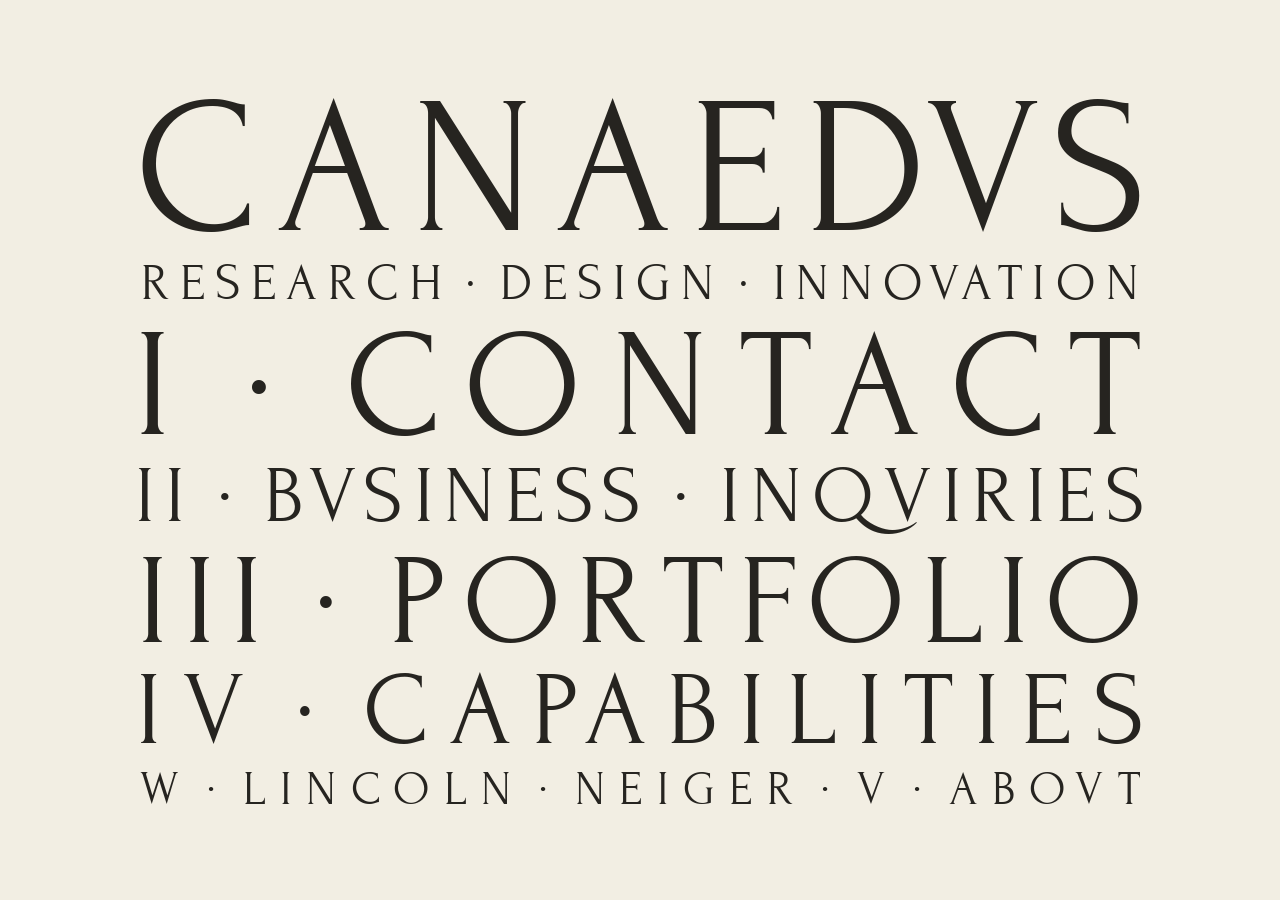
==== index.html @ 30fcd336 "Inscription-style homepage and inner pages Fitted Roman-capital menu (Forum), five inner pages shari" ====
<!doctype html>
<html lang="en">
<head>
  <meta charset="utf-8">
  <meta name="viewport" content="width=device-width, initial-scale=1">
  <title>Canaedus</title>
  <meta name="description" content="Research, design and innovation by Lincoln Neiger.">
  <link rel="preconnect" href="https://fonts.googleapis.com">
  <link rel="preconnect" href="https://fonts.gstatic.com" crossorigin>
  <link rel="stylesheet" href="https://fonts.googleapis.com/css2?family=Forum&display=swap">
  <link rel="stylesheet" href="css/site.css">
  <script>document.documentElement.classList.add('js');</script>
  <script src="js/fit.js" defer></script>
</head>
<body>
  <!--
    Each .line is fitted to the full width by js/fit.js.
    Visible text is aria-hidden; screen readers hear the .sr label instead.
    Dots: <span class="dot">·</span>. <wbr> marks where a line may wrap if it
    ever gets too small (below 9px).
  -->
  <main class="inscription">

    <h1 class="row row--name">
      <span class="line"><a href="/" aria-current="page"><span class="sr">Canaedus</span><span aria-hidden="true">CANAEDVS</span></a></span>
    </h1>

    <p class="row row--tagline">
      <span class="sr">Research, design, innovation</span>
      <span class="line" aria-hidden="true">RESEARCH<span class="dot">·</span><wbr>DESIGN<span class="dot">·</span><wbr>INNOVATION</span>
    </p>

    <nav aria-label="Site">
      <p class="row row--contact">
        <span class="line"><a href="/contact/"><span class="sr">Contact</span><span aria-hidden="true">I<span class="dot">·</span>CONTACT</span></a></span>
      </p>

      <p class="row row--business">
        <span class="line"><a href="/business-inquiries/"><span class="sr">Business inquiries</span><span aria-hidden="true">II<span class="dot">·</span>BVSINESS<span class="dot">·</span>INQVIRIES</span></a></span>
      </p>

      <p class="row row--portfolio">
        <span class="line"><a href="/portfolio/"><span class="sr">Portfolio</span><span aria-hidden="true">III<span class="dot">·</span>PORTFOLIO</span></a></span>
      </p>

      <p class="row row--capabilities">
        <span class="line"><a href="/capabilities/"><span class="sr">Capabilities</span><span aria-hidden="true">IV<span class="dot">·</span>CAPABILITIES</span></a></span>
      </p>

      <p class="row row--byline">
        <span class="line"><a href="https://www.linkedin.com/in/lincolnneiger/" target="_blank" rel="noopener"><span class="sr">W Lincoln Neiger on LinkedIn (opens in a new tab)</span><span aria-hidden="true">W<span class="dot">·</span>LINCOLN<span class="dot">·</span>NEIGER</span></a><span class="dot" aria-hidden="true">·</span><wbr><a href="/about/"><span class="sr">About</span><span aria-hidden="true">V<span class="dot">·</span>ABOVT</span></a></span>
      </p>
    </nav>

  </main>
</body>
</html>
---- css/site.css ----
/* Canaedus site. Font sizes come from js/fit.js; everything else is here. */

:root {
  --bg: #f2eee3;
  --ink: #262420;
  --max-width: 1000px;
  --pad: clamp(16px, 6vw, 72px);
  --ls: 0.125;          /* letter spacing, em */
  --line-height: 1.01;
  --dot-scale: 0.95;
  --dot-shift: -0.13em; /* raise dots toward cap middle */
  --dot-space: 0.3em;   /* extra space either side of each dot */
}

/* Per-line letter spacing (em). More spacing = smaller letters, since each
   line still fills the full width. Lines not listed use --ls above. */
.row--name .line { --ls: 0.1; }
.row--tagline .line { --ls: 0.2; }
.row--contact .line { --ls: 0.2; }
.row--capabilities .line { --ls: 0.2; }
.row--byline .line { --ls: 0.3; }

*, *::before, *::after { box-sizing: border-box; }

html, body { margin: 0; }

body {
  min-height: 100svh;
  padding: var(--pad);
  background: var(--bg);
  color: var(--ink);
  font-family: "Forum", "Times New Roman", serif;
  overflow-x: clip;
}

.inscription {
  max-width: var(--max-width);
  margin-inline: auto;
}

/* Hidden only until the first fit, so the unfitted text never flashes. */
.js .inscription:not(.is-fit) { visibility: hidden; }

.row {
  display: flex;
  justify-content: center;
  margin: 0;
  font: inherit;
}

/* Per-line space above, as % of the inscription width (CSS resolves
   vertical % margins against width). Negative pulls a line up. */
.row.row--tagline { margin-top: -1.3%; }
.row.row--business { margin-top: -0.9%; }
.row.row--capabilities { margin-top: -1%; }

nav { display: block; }

.line {
  display: block;
  flex: none;
  white-space: nowrap;
  letter-spacing: calc(var(--ls) * 1em);
  line-height: var(--line-height);
  font-size: clamp(16px, 6vw, 64px); /* no-JS fallback; fit.js overrides */
  font-kerning: normal;
  font-synthesis: none;
}

/* Below the minimum size a line wraps at its <wbr> points instead of shrinking. */
.line.is-wrapped { flex: 1 1 auto; white-space: normal; text-align: center; }
.line.is-wrapped a { white-space: nowrap; }
html:not(.js) .line { flex: 1 1 auto; white-space: normal; text-align: center; }

.dot {
  position: relative;
  top: var(--dot-shift);
  font-size: calc(var(--dot-scale) * 1em);
  line-height: 0;
  margin-inline: var(--dot-space);
}

a {
  color: inherit;
  text-decoration: none;
}

/* Visited links turn grey. CANAEDVS (the home link) is excluded: home is
   always visited, so it would otherwise be grey permanently. */
a:visited { color: #6f685e; } /* plain value: browsers restrict what :visited can use */
.row--name a:visited { color: inherit; }

/* The page you're on: its menu item stays underlined and never greys out. */
.row--current a[aria-current="page"]:visited { color: inherit; }

/* Inner pages: once the current menu line reaches the top, sticky.js shows
   a copy pinned there while the rest of the menu scrolls away. */
.stuck-bar {
  position: fixed;
  inset: 0 0 auto;
  z-index: 10;
  padding-inline: var(--pad);
  padding-bottom: clamp(4px, 0.8vw, 10px); /* room under the underline; top stays aligned */
  background: var(--bg);
  color: var(--ink);
  visibility: hidden;
}
.is-stuck .stuck-bar { visibility: visible; }
.stuck-bar-inner { max-width: var(--max-width); margin-inline: auto; }

/* One unbroken underline across numeral, dots and words; trimmed by the
   trailing letter spacing so it ends at the last letter. */
a:hover,
a:focus-visible,
.row--current a[aria-current="page"] {
  background: linear-gradient(currentColor, currentColor) no-repeat
    0 calc(var(--base, calc(var(--ascent, 0.8) * 1em)) + var(--gap, 0.12em)) / calc(100% - var(--ls) * 1em) var(--rule, max(1px, 0.035em));
  /* fit.js sets these from CAPABILITIES so every underline matches it:
     --rule = thickness, --gap = distance below the baseline,
     --base = this link's measured baseline (fallback: --ascent font metric). */
}

/* Room below each menu link for its underline, however small the line. */
.inscription a,
.stuck-bar a { padding-bottom: calc(var(--gap, 0.12em) + var(--rule, 2px)); }

a:focus-visible {
  outline: max(1px, 0.025em) solid currentColor;
  outline-offset: 0.1em;
}

/* Inner pages: ordinary reading text under the inscription header. */
.page-body {
  max-width: var(--max-width);
  margin: 2.5em auto 0;
  font-size: clamp(18px, 2.2vw, 24px);
  line-height: 1.45;
}
.page-body > * { max-width: 34em; }
.page-body p { margin: 0 0 1em; }
.page-body h2 {
  margin: 2em 0 0.4em;
  font: inherit;
  font-size: 1.15em;
  letter-spacing: 0.12em;
  text-transform: uppercase;
}
.page-body h2:first-of-type { margin-top: 0; }
.page-body a { background: linear-gradient(currentColor, currentColor) no-repeat 0 calc(100% - 0.1em) / 100% 1px; }

.sr {
  position: absolute;
  width: 1px;
  height: 1px;
  margin: -1px;
  overflow: hidden;
  clip-path: inset(50%);
  white-space: nowrap;
  user-select: none;
}
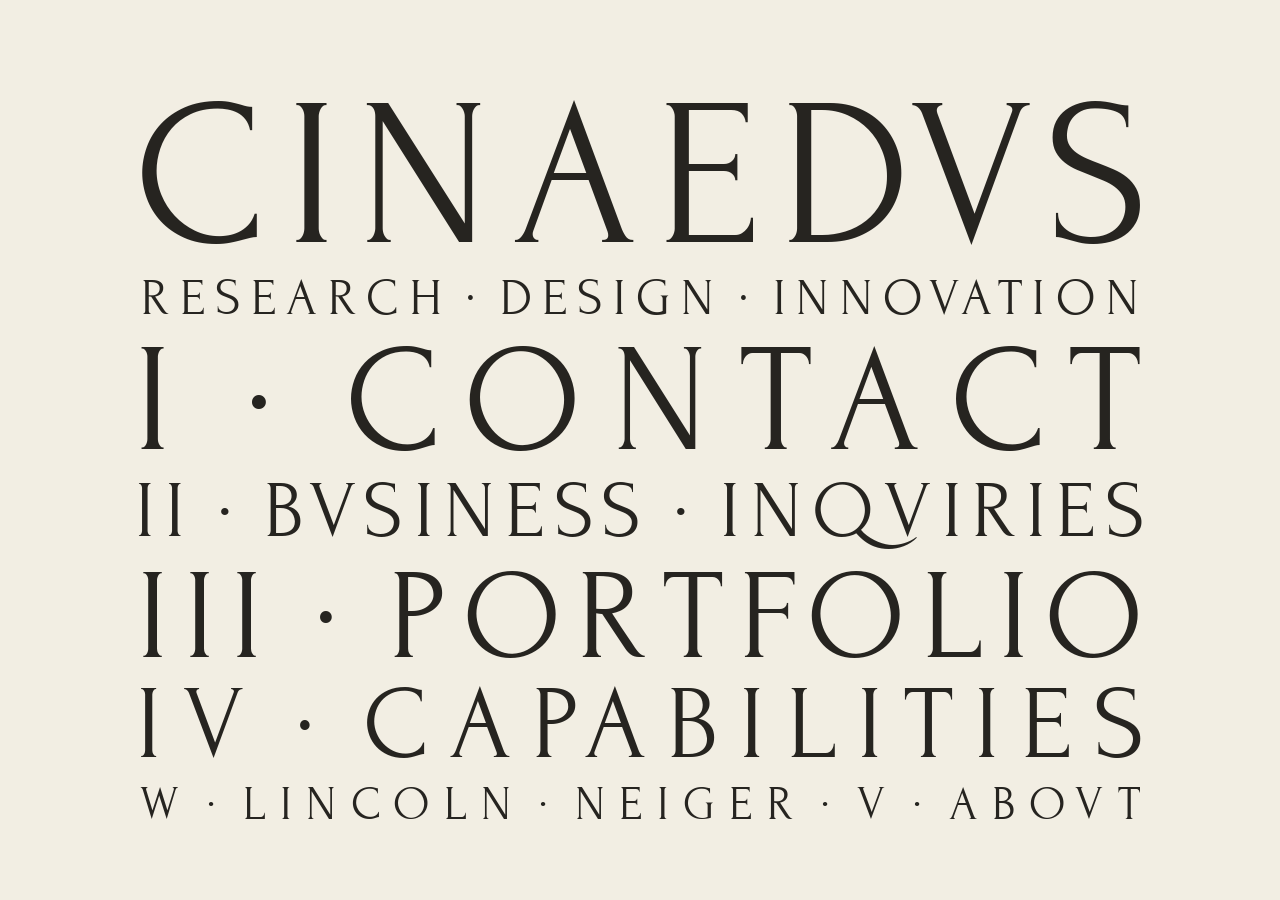
==== commit b6034e78: "Rename CANAEDVS to CINAEDVS Co-Authored-By: Claude Opus 5.5 <noreply@anthropic.com>" ====
--- a/index.html
+++ b/index.html
@@ -3,7 +3,7 @@
 <head>
   <meta charset="utf-8">
   <meta name="viewport" content="width=device-width, initial-scale=1">
-  <title>Canaedus</title>
+  <title>Cinaedus</title>
   <meta name="description" content="Research, design and innovation by Lincoln Neiger.">
   <link rel="preconnect" href="https://fonts.googleapis.com">
   <link rel="preconnect" href="https://fonts.gstatic.com" crossorigin>
@@ -22,7 +22,7 @@
   <main class="inscription">
 
     <h1 class="row row--name">
-      <span class="line"><a href="/" aria-current="page"><span class="sr">Canaedus</span><span aria-hidden="true">CANAEDVS</span></a></span>
+      <span class="line"><a href="/" aria-current="page"><span class="sr">Cinaedus</span><span aria-hidden="true">CINAEDVS</span></a></span>
     </h1>
 
     <p class="row row--tagline">
--- a/css/site.css
+++ b/css/site.css
@@ -1,4 +1,4 @@
-/* Canaedus site. Font sizes come from js/fit.js; everything else is here. */
+/* Cinaedus site. Font sizes come from js/fit.js; everything else is here. */
 
 :root {
   --bg: #f2eee3;
@@ -85,7 +85,7 @@
   text-decoration: none;
 }
 
-/* Visited links turn grey. CANAEDVS (the home link) is excluded: home is
+/* Visited links turn grey. CINAEDVS (the home link) is excluded: home is
    always visited, so it would otherwise be grey permanently. */
 a:visited { color: #6f685e; } /* plain value: browsers restrict what :visited can use */
 .row--name a:visited { color: inherit; }
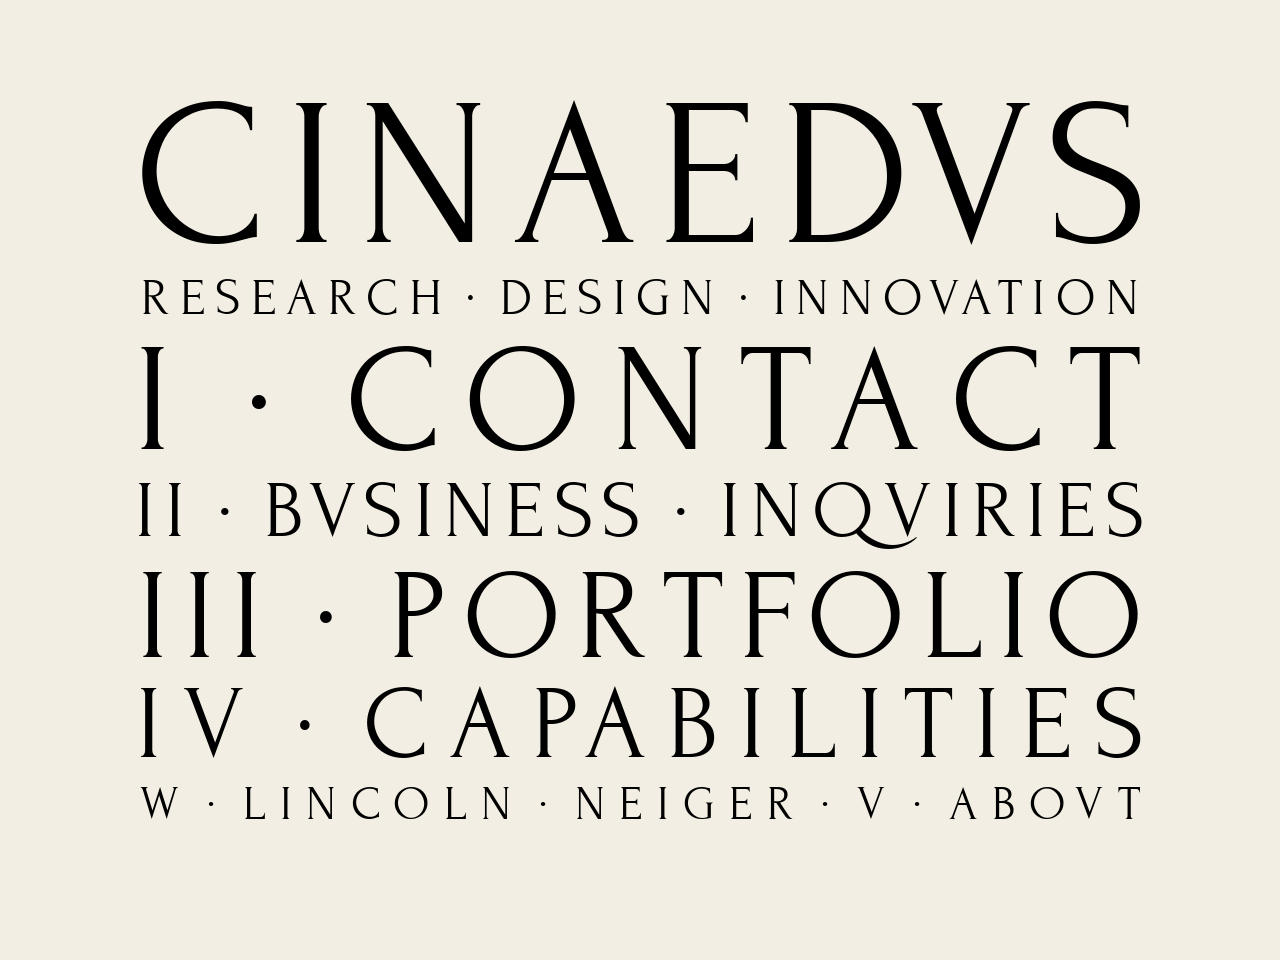
==== commit 4691bd96: "Navigate without reloads; black ink Menu clicks fetch the target page and swap only main.page-body, " ====
--- a/index.html
+++ b/index.html
@@ -8,9 +8,11 @@
   <link rel="preconnect" href="https://fonts.googleapis.com">
   <link rel="preconnect" href="https://fonts.gstatic.com" crossorigin>
   <link rel="stylesheet" href="https://fonts.googleapis.com/css2?family=Forum&display=swap">
-  <link rel="stylesheet" href="css/site.css">
+  <link rel="stylesheet" href="/css/site.css">
   <script>document.documentElement.classList.add('js');</script>
-  <script src="js/fit.js" defer></script>
+  <script src="/js/fit.js" defer></script>
+  <script src="/js/sticky.js" defer></script>
+  <script src="/js/nav.js" defer></script>
 </head>
 <body>
   <!--
@@ -19,11 +21,11 @@
     Dots: <span class="dot">·</span>. <wbr> marks where a line may wrap if it
     ever gets too small (below 9px).
   -->
-  <main class="inscription">
+  <header class="inscription">
 
-    <h1 class="row row--name">
+    <p class="row row--name">
       <span class="line"><a href="/" aria-current="page"><span class="sr">Cinaedus</span><span aria-hidden="true">CINAEDVS</span></a></span>
-    </h1>
+    </p>
 
     <p class="row row--tagline">
       <span class="sr">Research, design, innovation</span>
@@ -52,6 +54,10 @@
       </p>
     </nav>
 
+  </header>
+
+  <main class="page-body">
+    <h1 class="sr">Cinaedus</h1>
   </main>
 </body>
 </html>
--- a/css/site.css
+++ b/css/site.css
@@ -2,7 +2,7 @@
 
 :root {
   --bg: #f2eee3;
-  --ink: #262420;
+  --ink: #000000;
   --max-width: 1000px;
   --pad: clamp(16px, 6vw, 72px);
   --ls: 0.125;          /* letter spacing, em */
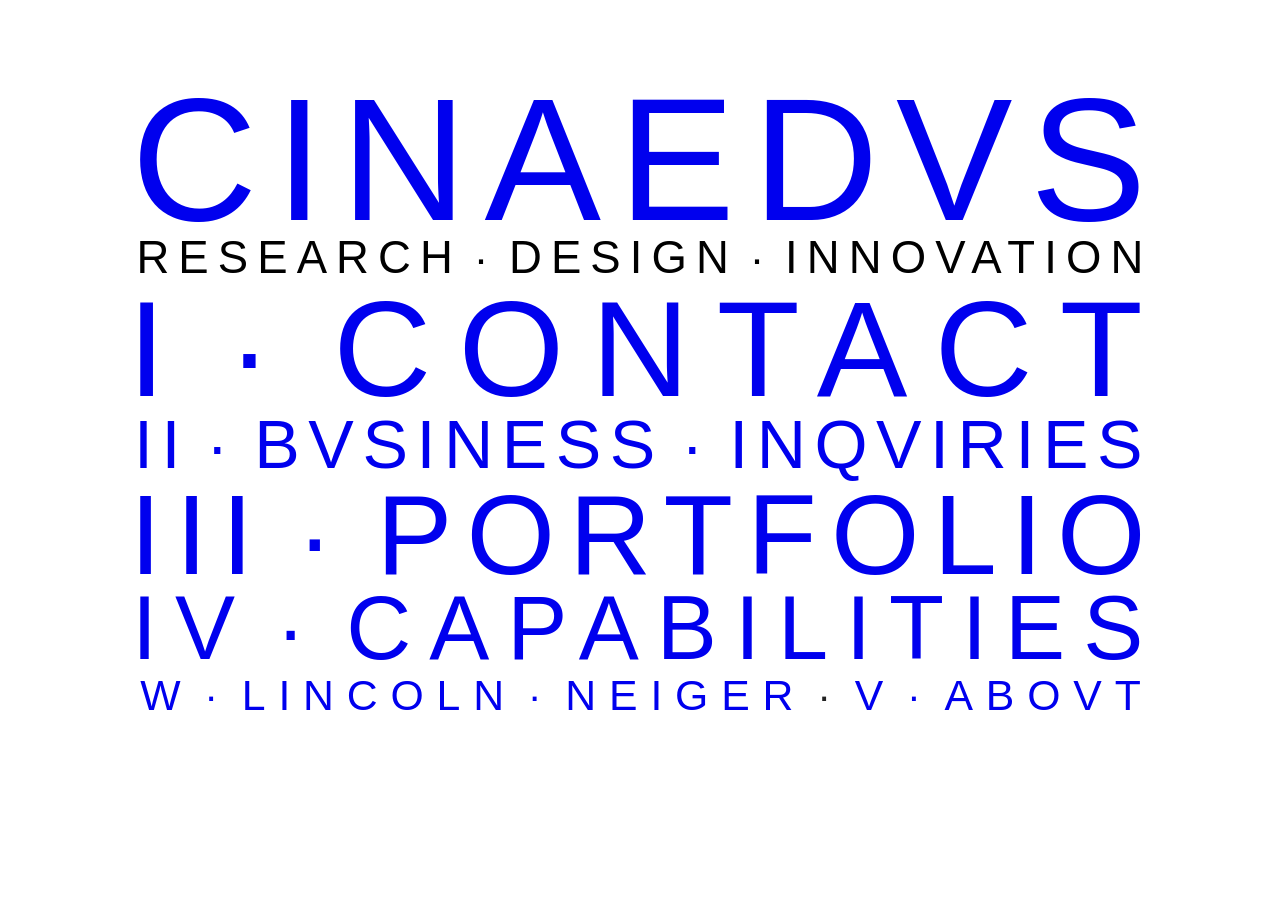
==== commit 59bafa9b: "Alt visual: Craigslist look, visit tracking and numeral counter - Menu in Craigslist's listing-title" ====
--- a/index.html
+++ b/index.html
@@ -5,14 +5,13 @@
   <meta name="viewport" content="width=device-width, initial-scale=1">
   <title>Cinaedus</title>
   <meta name="description" content="Research, design and innovation by Lincoln Neiger.">
-  <link rel="preconnect" href="https://fonts.googleapis.com">
-  <link rel="preconnect" href="https://fonts.gstatic.com" crossorigin>
-  <link rel="stylesheet" href="https://fonts.googleapis.com/css2?family=Forum&display=swap">
   <link rel="stylesheet" href="/css/site.css">
   <script>document.documentElement.classList.add('js');</script>
   <script src="/js/fit.js" defer></script>
   <script src="/js/sticky.js" defer></script>
   <script src="/js/nav.js" defer></script>
+  <script src="/js/visits.js" defer></script>
+  <script src="/js/count.js" defer></script>
 </head>
 <body>
   <!--
--- a/css/site.css
+++ b/css/site.css
@@ -1,14 +1,21 @@
-/* Cinaedus site. Font sizes come from js/fit.js; everything else is here. */
+/* Cinaedus site. Font sizes come from js/fit.js; everything else is here.
+   alt-visual branch: the menu in Craigslist's listing-title font; CINAEDVS
+   and the tagline black, menu items in Craigslist's link colours. */
 
 :root {
-  --bg: #f2eee3;
-  --ink: #000000;
+  --bg: #ffffff;
+  --ink: #222222;
+  --link: #0000ee;    /* classic browser blue (Craigslist link colour) */
+  --visited: #551a8b; /* Craigslist visited / selected purple */
+  --menu-font: "Open Sans", Helvetica, Arial, sans-serif; /* Craigslist listing titles */
+  --panel: #eeeeee;   /* grey panels */
+  --divider: #cccccc; /* 1px rules */
   --max-width: 1000px;
   --pad: clamp(16px, 6vw, 72px);
   --ls: 0.125;          /* letter spacing, em */
   --line-height: 1.01;
   --dot-scale: 0.95;
-  --dot-shift: -0.13em; /* raise dots toward cap middle */
+  --dot-shift: 0em;     /* Times New Roman centres its dot on the capitals */
   --dot-space: 0.3em;   /* extra space either side of each dot */
 }
 
@@ -29,7 +36,7 @@
   padding: var(--pad);
   background: var(--bg);
   color: var(--ink);
-  font-family: "Forum", "Times New Roman", serif;
+  font-family: "Times New Roman", Times, serif;
   overflow-x: clip;
 }
 
@@ -55,6 +62,37 @@
 .row.row--capabilities { margin-top: -1%; }
 
 nav { display: block; }
+
+/* Tagline: black until every other menu link has been used (visits.js
+   adds .is-complete), then the visited purple. */
+.row--tagline { color: #000000; }
+.row--tagline.is-complete { color: #551a8b; }
+
+/* Visit numeral (count.js): the replaced letters stay in place, invisible,
+   and the numeral is laid over the space they occupied. */
+.numeral-slot { position: relative; }
+.numeral-ghost { visibility: hidden; }
+.numeral { position: absolute; white-space: nowrap; transform-origin: left; }
+
+/* "Page views: N" at the pointer over INNOVATION / the numeral (count.js). */
+.views-zone { cursor: default; }
+.views-tip {
+  position: fixed;
+  z-index: 30;
+  padding: 2px 6px;
+  font: 13px/1.3 var(--menu-font);
+  letter-spacing: 0;
+  color: var(--ink);
+  background: var(--bg);
+  border: 1px solid var(--divider);
+  white-space: nowrap;
+  visibility: hidden;
+  pointer-events: none;
+}
+.views-tip.is-visible { visibility: visible; }
+
+/* The whole menu (and the pinned copy): Craigslist's listing-title font. */
+.row { font-family: var(--menu-font); }
 
 .line {
   display: block;
@@ -81,17 +119,27 @@
 }
 
 a {
-  color: inherit;
+  color: var(--link);
   text-decoration: none;
 }
 
-/* Visited links turn grey. CINAEDVS (the home link) is excluded: home is
-   always visited, so it would otherwise be grey permanently. */
-a:visited { color: #6f685e; } /* plain value: browsers restrict what :visited can use */
-.row--name a:visited { color: inherit; }
-
-/* The page you're on: its menu item stays underlined and never greys out. */
-.row--current a[aria-current="page"]:visited { color: inherit; }
+/* Blue until visited, then Craigslist purple. The selected menu item (the
+   page you're on) is purple too. Plain values: :visited is picky about var(). */
+a:visited { color: #551a8b; }
+a[aria-current="page"],
+a[aria-current="page"]:visited { color: var(--visited); }
+/* Purple from our own record too (visits.js adds .is-visited), so the
+   colours always agree with what counts toward the red tagline. */
+a.is-visited { color: #551a8b; }
+
+/* CINAEDVS: blue on arrival, even though the homepage is "visited"; purple
+   only once it's been clicked from another page (visits.js). */
+.row--name a,
+.row--name a:visited,
+.row--name a[aria-current="page"],
+.row--name a[aria-current="page"]:visited { color: #0000ee; }
+.row--name a.is-visited,
+.row--name a.is-visited:visited { color: #551a8b; }
 
 /* Inner pages: once the current menu line reaches the top, sticky.js shows
    a copy pinned there while the rest of the menu scrolls away. */
@@ -100,7 +148,7 @@
   inset: 0 0 auto;
   z-index: 10;
   padding-inline: var(--pad);
-  padding-bottom: clamp(4px, 0.8vw, 10px); /* room under the underline; top stays aligned */
+  overflow: hidden; /* sticky.js sets the height so the bar ends at the underline */
   background: var(--bg);
   color: var(--ink);
   visibility: hidden;
@@ -131,22 +179,32 @@
 
 /* Inner pages: ordinary reading text under the inscription header. */
 .page-body {
-  max-width: var(--max-width);
-  margin: 2.5em auto 0;
-  font-size: clamp(18px, 2.2vw, 24px);
-  line-height: 1.45;
+  /* Exactly the menu's width (fit.js may narrow it to fit the window). */
+  max-width: var(--menu-width, var(--max-width));
+  margin: 0 auto;
+  font-size: 16px;
+  line-height: normal;
 }
 .page-body > * { max-width: 34em; }
+.page-body img,
+.page-body video,
+.page-body iframe { max-width: 100%; height: auto; } /* never wider than the menu */
+/* Space under the menu only when there's content (the homepage has none,
+   so it adds nothing that could cause a scroll). */
+.page-body:has(> :not(.sr)) { margin-top: 2.5em; }
 .page-body p { margin: 0 0 1em; }
 .page-body h2 {
-  margin: 2em 0 0.4em;
+  margin: 1.5em 0 0.5em;
+  padding: 2px 6px;
   font: inherit;
-  font-size: 1.15em;
-  letter-spacing: 0.12em;
-  text-transform: uppercase;
+  font-weight: bold;
+  background: var(--panel);
+  border: 1px solid var(--divider);
 }
 .page-body h2:first-of-type { margin-top: 0; }
-.page-body a { background: linear-gradient(currentColor, currentColor) no-repeat 0 calc(100% - 0.1em) / 100% 1px; }
+/* Body links: plain, underlined on hover only. */
+.page-body a:hover,
+.page-body a:focus-visible { background: none; text-decoration: underline; }
 
 .sr {
   position: absolute;
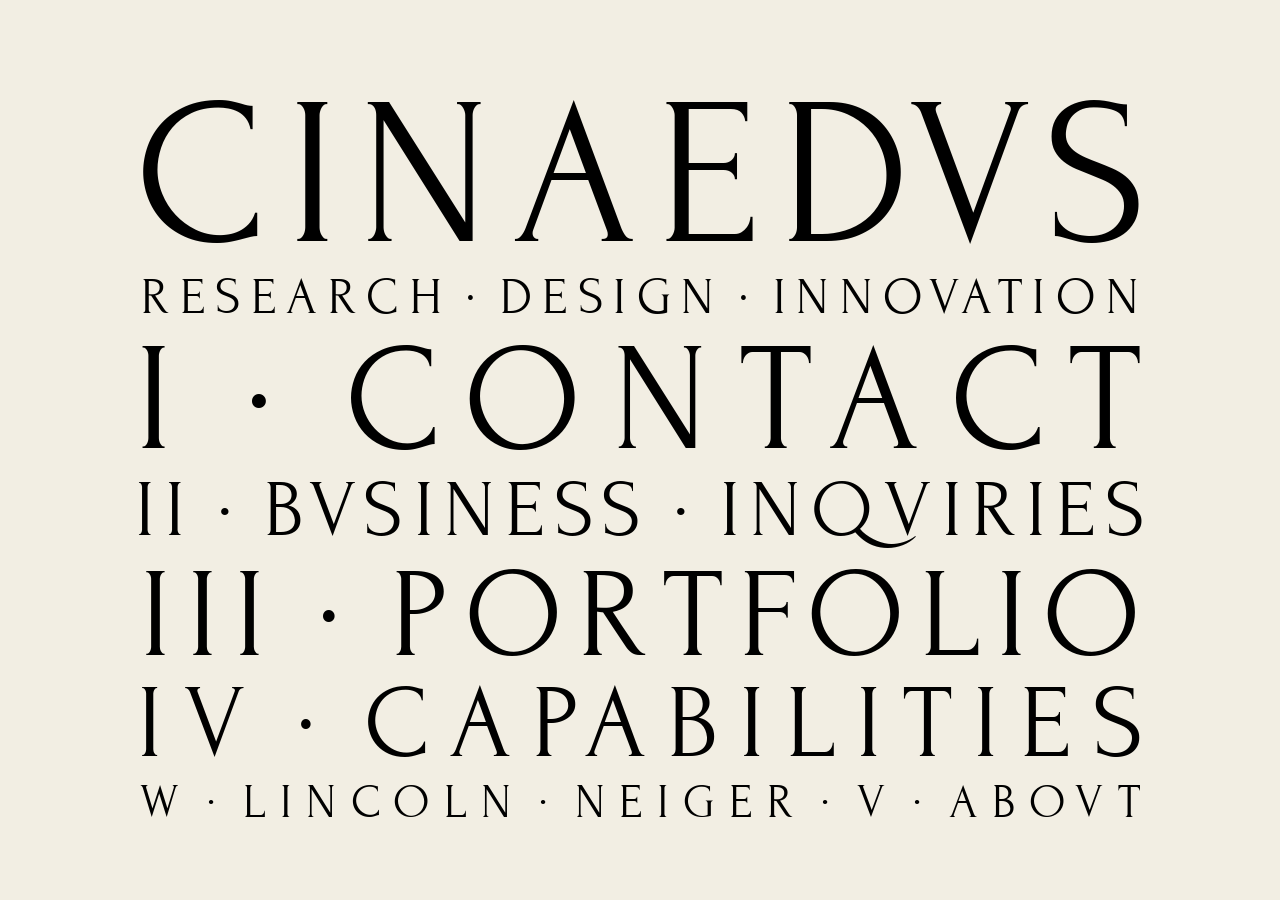
==== commit 92c24622: "Add the Roman numeral visit counter The visit number in Roman numerals is laid over the end of RESEA" ====
--- a/index.html
+++ b/index.html
@@ -5,12 +5,14 @@
   <meta name="viewport" content="width=device-width, initial-scale=1">
   <title>Cinaedus</title>
   <meta name="description" content="Research, design and innovation by Lincoln Neiger.">
+  <link rel="preconnect" href="https://fonts.googleapis.com">
+  <link rel="preconnect" href="https://fonts.gstatic.com" crossorigin>
+  <link rel="stylesheet" href="https://fonts.googleapis.com/css2?family=Forum&display=swap">
   <link rel="stylesheet" href="/css/site.css">
   <script>document.documentElement.classList.add('js');</script>
   <script src="/js/fit.js" defer></script>
   <script src="/js/sticky.js" defer></script>
   <script src="/js/nav.js" defer></script>
-  <script src="/js/visits.js" defer></script>
   <script src="/js/count.js" defer></script>
 </head>
 <body>
--- a/css/site.css
+++ b/css/site.css
@@ -1,21 +1,14 @@
-/* Cinaedus site. Font sizes come from js/fit.js; everything else is here.
-   alt-visual branch: the menu in Craigslist's listing-title font; CINAEDVS
-   and the tagline black, menu items in Craigslist's link colours. */
+/* Cinaedus site. Font sizes come from js/fit.js; everything else is here. */
 
 :root {
-  --bg: #ffffff;
-  --ink: #222222;
-  --link: #0000ee;    /* classic browser blue (Craigslist link colour) */
-  --visited: #551a8b; /* Craigslist visited / selected purple */
-  --menu-font: "Open Sans", Helvetica, Arial, sans-serif; /* Craigslist listing titles */
-  --panel: #eeeeee;   /* grey panels */
-  --divider: #cccccc; /* 1px rules */
+  --bg: #f2eee3;
+  --ink: #000000;
   --max-width: 1000px;
   --pad: clamp(16px, 6vw, 72px);
   --ls: 0.125;          /* letter spacing, em */
   --line-height: 1.01;
   --dot-scale: 0.95;
-  --dot-shift: 0em;     /* Times New Roman centres its dot on the capitals */
+  --dot-shift: -0.13em; /* raise dots toward cap middle */
   --dot-space: 0.3em;   /* extra space either side of each dot */
 }
 
@@ -36,7 +29,7 @@
   padding: var(--pad);
   background: var(--bg);
   color: var(--ink);
-  font-family: "Times New Roman", Times, serif;
+  font-family: "Forum", "Times New Roman", serif;
   overflow-x: clip;
 }
 
@@ -63,37 +56,6 @@
 
 nav { display: block; }
 
-/* Tagline: black until every other menu link has been used (visits.js
-   adds .is-complete), then the visited purple. */
-.row--tagline { color: #000000; }
-.row--tagline.is-complete { color: #551a8b; }
-
-/* Visit numeral (count.js): the replaced letters stay in place, invisible,
-   and the numeral is laid over the space they occupied. */
-.numeral-slot { position: relative; }
-.numeral-ghost { visibility: hidden; }
-.numeral { position: absolute; white-space: nowrap; transform-origin: left; }
-
-/* "Page views: N" at the pointer over INNOVATION / the numeral (count.js). */
-.views-zone { cursor: default; }
-.views-tip {
-  position: fixed;
-  z-index: 30;
-  padding: 2px 6px;
-  font: 13px/1.3 var(--menu-font);
-  letter-spacing: 0;
-  color: var(--ink);
-  background: var(--bg);
-  border: 1px solid var(--divider);
-  white-space: nowrap;
-  visibility: hidden;
-  pointer-events: none;
-}
-.views-tip.is-visible { visibility: visible; }
-
-/* The whole menu (and the pinned copy): Craigslist's listing-title font. */
-.row { font-family: var(--menu-font); }
-
 .line {
   display: block;
   flex: none;
@@ -119,27 +81,17 @@
 }
 
 a {
-  color: var(--link);
+  color: inherit;
   text-decoration: none;
 }
 
-/* Blue until visited, then Craigslist purple. The selected menu item (the
-   page you're on) is purple too. Plain values: :visited is picky about var(). */
-a:visited { color: #551a8b; }
-a[aria-current="page"],
-a[aria-current="page"]:visited { color: var(--visited); }
-/* Purple from our own record too (visits.js adds .is-visited), so the
-   colours always agree with what counts toward the red tagline. */
-a.is-visited { color: #551a8b; }
+/* Visited links: black for now, same as unvisited (was grey #6f685e).
+   CINAEDVS (the home link) is excluded: home is always visited. */
+a:visited { color: #000000; } /* plain value: browsers restrict what :visited can use */
+.row--name a:visited { color: inherit; }
 
-/* CINAEDVS: blue on arrival, even though the homepage is "visited"; purple
-   only once it's been clicked from another page (visits.js). */
-.row--name a,
-.row--name a:visited,
-.row--name a[aria-current="page"],
-.row--name a[aria-current="page"]:visited { color: #0000ee; }
-.row--name a.is-visited,
-.row--name a.is-visited:visited { color: #551a8b; }
+/* The page you're on: its menu item stays underlined and never greys out. */
+.row--current a[aria-current="page"]:visited { color: inherit; }
 
 /* Inner pages: once the current menu line reaches the top, sticky.js shows
    a copy pinned there while the rest of the menu scrolls away. */
@@ -177,13 +129,38 @@
   outline-offset: 0.1em;
 }
 
+/* Visit numeral (count.js): the replaced letters of RESEARCH·DESIGN·
+   INNOVATION stay in place, invisible, and the numeral is laid over the
+   space they occupied, so the remaining letters never move. */
+.numeral-slot { position: relative; }
+.numeral-ghost { visibility: hidden; }
+.numeral { position: absolute; white-space: nowrap; transform-origin: left; }
+
+/* "Page views: N" at the pointer over INNOVATION / the numeral (count.js). */
+.views-zone { cursor: default; }
+.views-tip {
+  position: fixed;
+  z-index: 30;
+  padding: 2px 7px;
+  font-size: 15px;
+  line-height: 1.3;
+  letter-spacing: 0.04em;
+  color: var(--ink);
+  background: var(--bg);
+  border: 1px solid var(--ink);
+  white-space: nowrap;
+  visibility: hidden;
+  pointer-events: none;
+}
+.views-tip.is-visible { visibility: visible; }
+
 /* Inner pages: ordinary reading text under the inscription header. */
 .page-body {
   /* Exactly the menu's width (fit.js may narrow it to fit the window). */
   max-width: var(--menu-width, var(--max-width));
   margin: 0 auto;
-  font-size: 16px;
-  line-height: normal;
+  font-size: clamp(18px, 2.2vw, 24px);
+  line-height: 1.45;
 }
 .page-body > * { max-width: 34em; }
 .page-body img,
@@ -194,17 +171,14 @@
 .page-body:has(> :not(.sr)) { margin-top: 2.5em; }
 .page-body p { margin: 0 0 1em; }
 .page-body h2 {
-  margin: 1.5em 0 0.5em;
-  padding: 2px 6px;
+  margin: 2em 0 0.4em;
   font: inherit;
-  font-weight: bold;
-  background: var(--panel);
-  border: 1px solid var(--divider);
+  font-size: 1.15em;
+  letter-spacing: 0.12em;
+  text-transform: uppercase;
 }
 .page-body h2:first-of-type { margin-top: 0; }
-/* Body links: plain, underlined on hover only. */
-.page-body a:hover,
-.page-body a:focus-visible { background: none; text-decoration: underline; }
+.page-body a { background: linear-gradient(currentColor, currentColor) no-repeat 0 calc(100% - 0.1em) / 100% 1px; }
 
 .sr {
   position: absolute;
